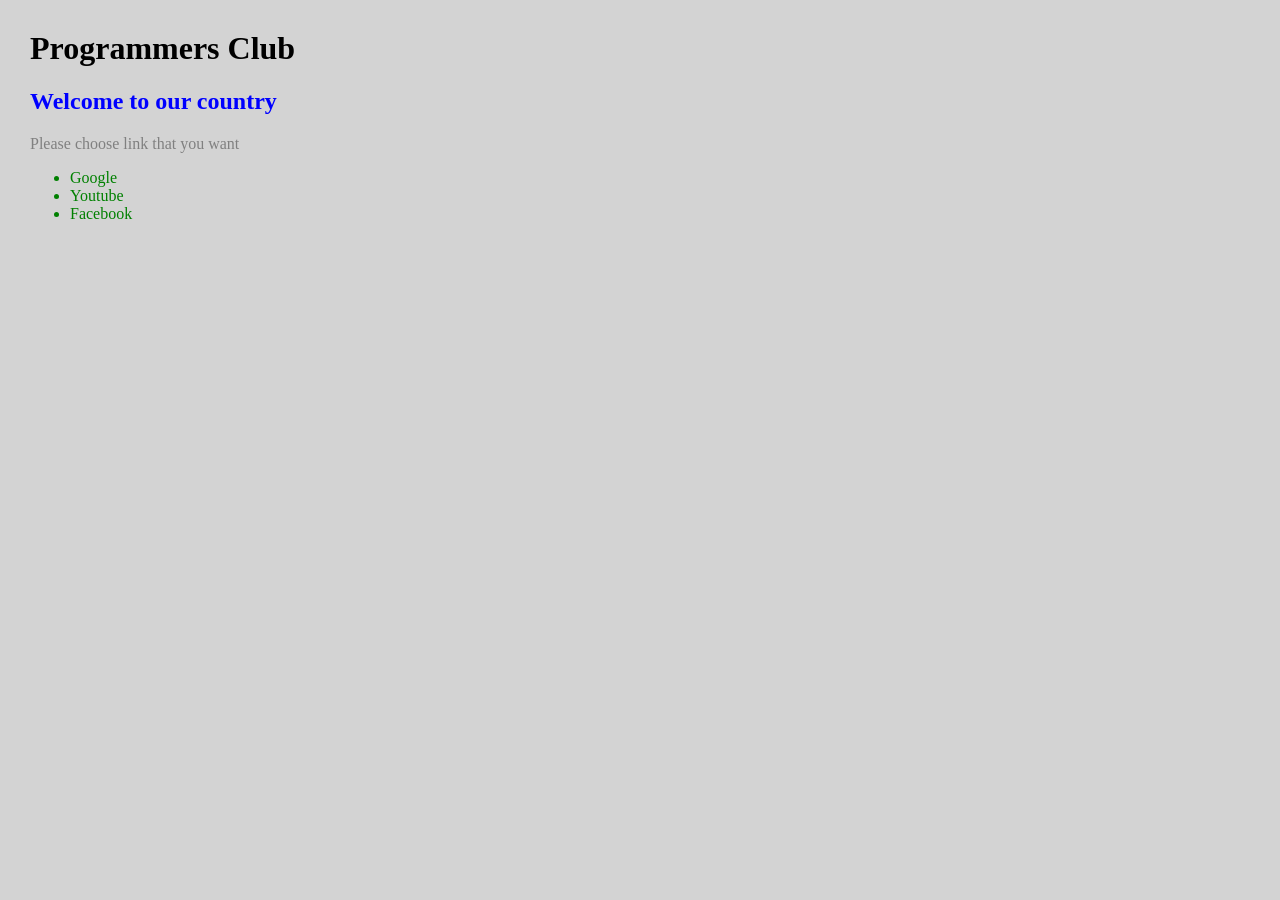
==== Project1/index.html @ 7f2b20e8 "All Set" ====
<!DOCTYPE html>
<html lang="en">
    <head>
        <meta charset="UTF-8">
        <meta name="viewport" content="width=device-width, initial-scale=1.0">
        <link rel="stylesheet" href="style.css">
        <title>Document</title>
    </head>
    <body>
        <h1>Programmers Club</h1>
        <h2>Welcome to our country</h2>
        <p>Please choose link that you want</p>
        <ul>
            <li><a href="https://www.google.com/">Google</a></li>
            <li><a href="https://www.youtube.com/">Youtube</a></li>
            <li><a href="https://www.facebook.com/">Facebook</a></li>
        </ul>
    </body>
</html>
---- Project1/style.css ----
body{
    background-color: lightgray;
    margin: 30px;
}s
h1{
    color: red;
}
h2{
    color: blue;
}
p{
    color: gray;
}
li{
    color: green;
    text-decoration: none;
}
li a{
    color: green;
    text-decoration: none;
}
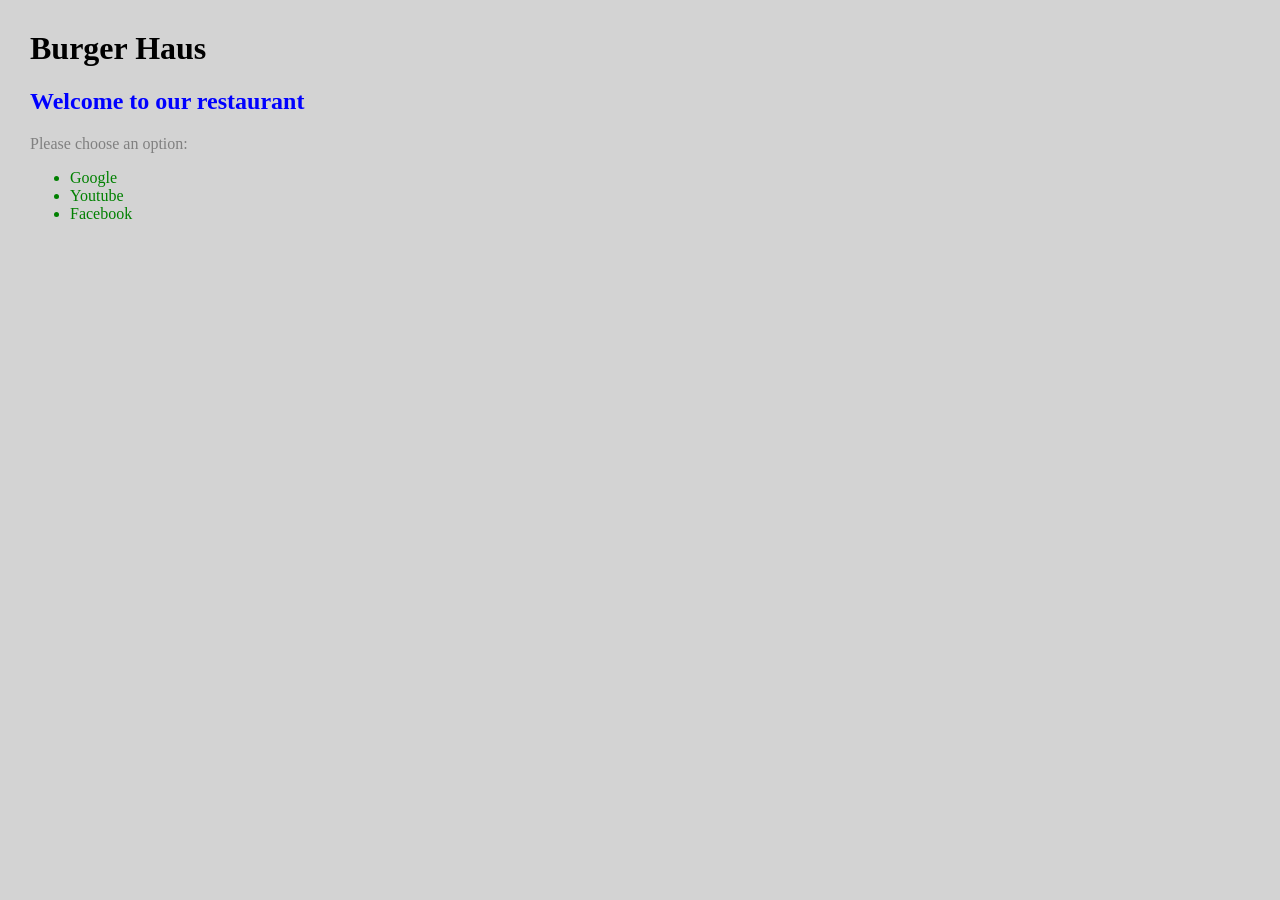
==== commit 66713c7d: "All Set" ====
--- a/Project1/index.html
+++ b/Project1/index.html
@@ -4,12 +4,12 @@
         <meta charset="UTF-8">
         <meta name="viewport" content="width=device-width, initial-scale=1.0">
         <link rel="stylesheet" href="style.css">
-        <title>Document</title>
+        <title>Burger Haus</title>
     </head>
     <body>
-        <h1>Programmers Club</h1>
-        <h2>Welcome to our country</h2>
-        <p>Please choose link that you want</p>
+        <h1>Burger Haus</h1>
+        <h2>Welcome to our restaurant</h2>
+        <p>Please choose an option:</p>
         <ul>
             <li><a href="https://www.google.com/">Google</a></li>
             <li><a href="https://www.youtube.com/">Youtube</a></li>
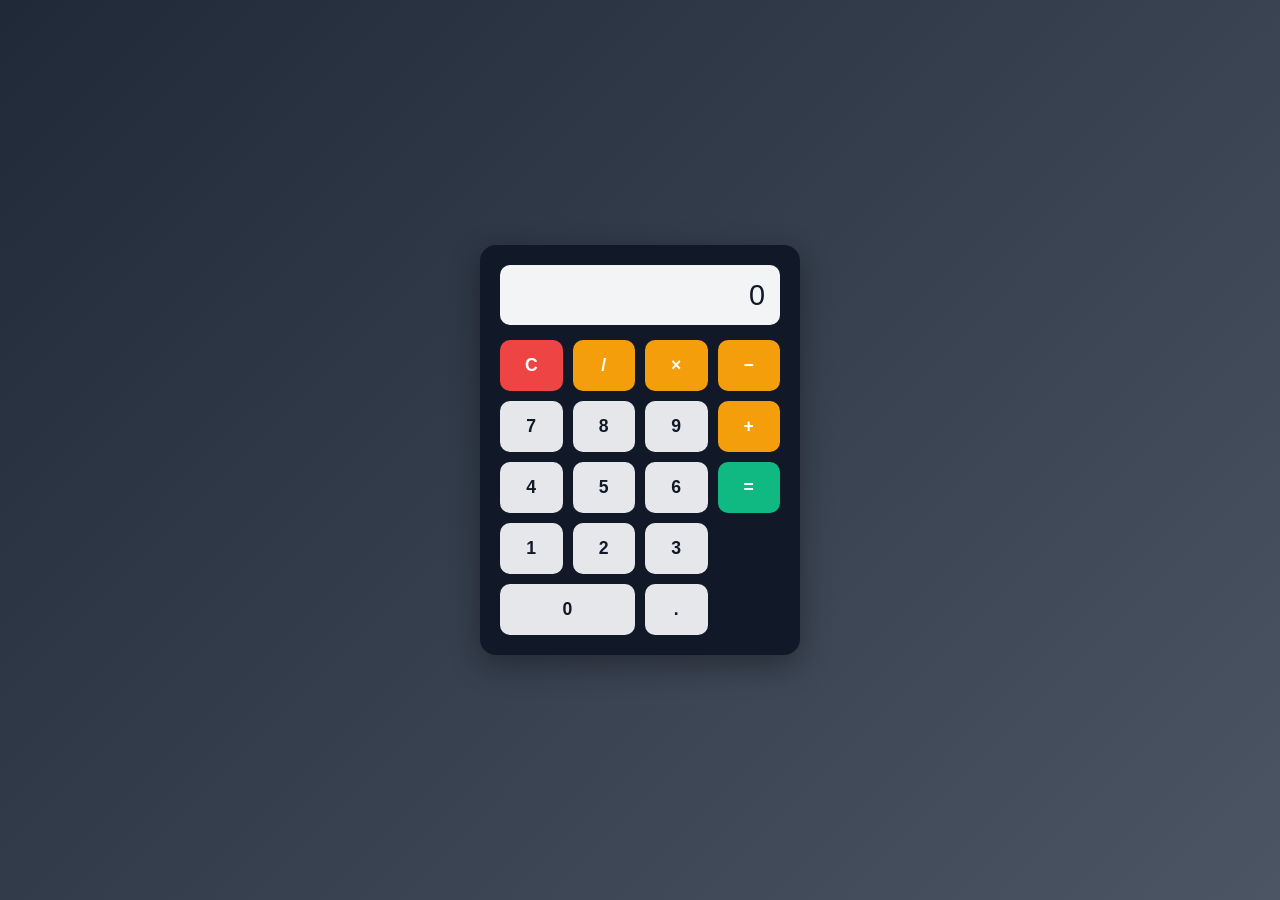
==== commit b32d9e57: "All Set" ====
--- a/Project1/index.html
+++ b/Project1/index.html
@@ -4,16 +4,35 @@
         <meta charset="UTF-8">
         <meta name="viewport" content="width=device-width, initial-scale=1.0">
         <link rel="stylesheet" href="style.css">
-        <title>Burger Haus</title>
+        <title>Simple Calculator</title>
     </head>
     <body>
-        <h1>Burger Haus</h1>
-        <h2>Welcome to our restaurant</h2>
-        <p>Please choose an option:</p>
-        <ul>
-            <li><a href="https://www.google.com/">Google</a></li>
-            <li><a href="https://www.youtube.com/">Youtube</a></li>
-            <li><a href="https://www.facebook.com/">Facebook</a></li>
-        </ul>
+        <div class="calculator">
+            <input type="text" id="display" value="0" disabled>
+            <div class="buttons">
+                <button class="btn clear" data-action="clear">C</button>
+                <button class="btn operator" data-value="/">/</button>
+                <button class="btn operator" data-value="*">×</button>
+                <button class="btn operator" data-value="-">−</button>
+
+                <button class="btn number" data-value="7">7</button>
+                <button class="btn number" data-value="8">8</button>
+                <button class="btn number" data-value="9">9</button>
+                <button class="btn operator" data-value="+">+</button>
+
+                <button class="btn number" data-value="4">4</button>
+                <button class="btn number" data-value="5">5</button>
+                <button class="btn number" data-value="6">6</button>
+                <button class="btn operator equal" data-action="equals">=</button>
+
+                <button class="btn number" data-value="1">1</button>
+                <button class="btn number" data-value="2">2</button>
+                <button class="btn number" data-value="3">3</button>
+                <button class="btn number zero" data-value="0">0</button>
+
+                <button class="btn number" data-value=".">.</button>
+            </div>
+        </div>
+        <script src="script.js"></script>
     </body>
 </html>
--- a/Project1/style.css
+++ b/Project1/style.css
@@ -1,21 +1,78 @@
-body{
-    background-color: lightgray;
-    margin: 30px;
-}s
-h1{
-    color: red;
+body {
+    margin: 0;
+    min-height: 100vh;
+    display: flex;
+    align-items: center;
+    justify-content: center;
+    background: linear-gradient(135deg, #1f2937, #4b5563);
+    font-family: Arial, sans-serif;
 }
-h2{
-    color: blue;
+
+.calculator {
+    width: 320px;
+    background: #111827;
+    border-radius: 16px;
+    padding: 20px;
+    box-shadow: 0 10px 30px rgba(0, 0, 0, 0.35);
+    box-sizing: border-box;
 }
-p{
-    color: gray;
+
+#display {
+    width: 100%;
+    height: 60px;
+    margin-bottom: 15px;
+    border: none;
+    border-radius: 10px;
+    padding: 0 15px;
+    font-size: 1.8rem;
+    text-align: right;
+    background: #f3f4f6;
+    color: #111827;
+    box-sizing: border-box;
+    line-height: 60px;
+    overflow: hidden;
 }
-li{
-    color: green;
-    text-decoration: none;
+
+.buttons {
+    display: grid;
+    grid-template-columns: repeat(4, 1fr);
+    gap: 10px;
 }
-li a{
-    color: green;
-    text-decoration: none;
+
+.btn {
+    border: none;
+    border-radius: 10px;
+    padding: 15px;
+    font-size: 1.1rem;
+    font-weight: bold;
+    cursor: pointer;
+    transition: transform 0.1s ease;
+}
+
+.btn:active {
+    transform: scale(0.97);
+}
+
+.number {
+    background: #e5e7eb;
+    color: #111827;
+}
+
+.operator {
+    background: #f59e0b;
+    color: white;
+}
+
+.clear {
+    background: #ef4444;
+    color: white;
+}
+
+.equal {
+    background: #10b981;
+    color: white;
+}
+
+.zero {
+    grid-column: span 2;
 }
